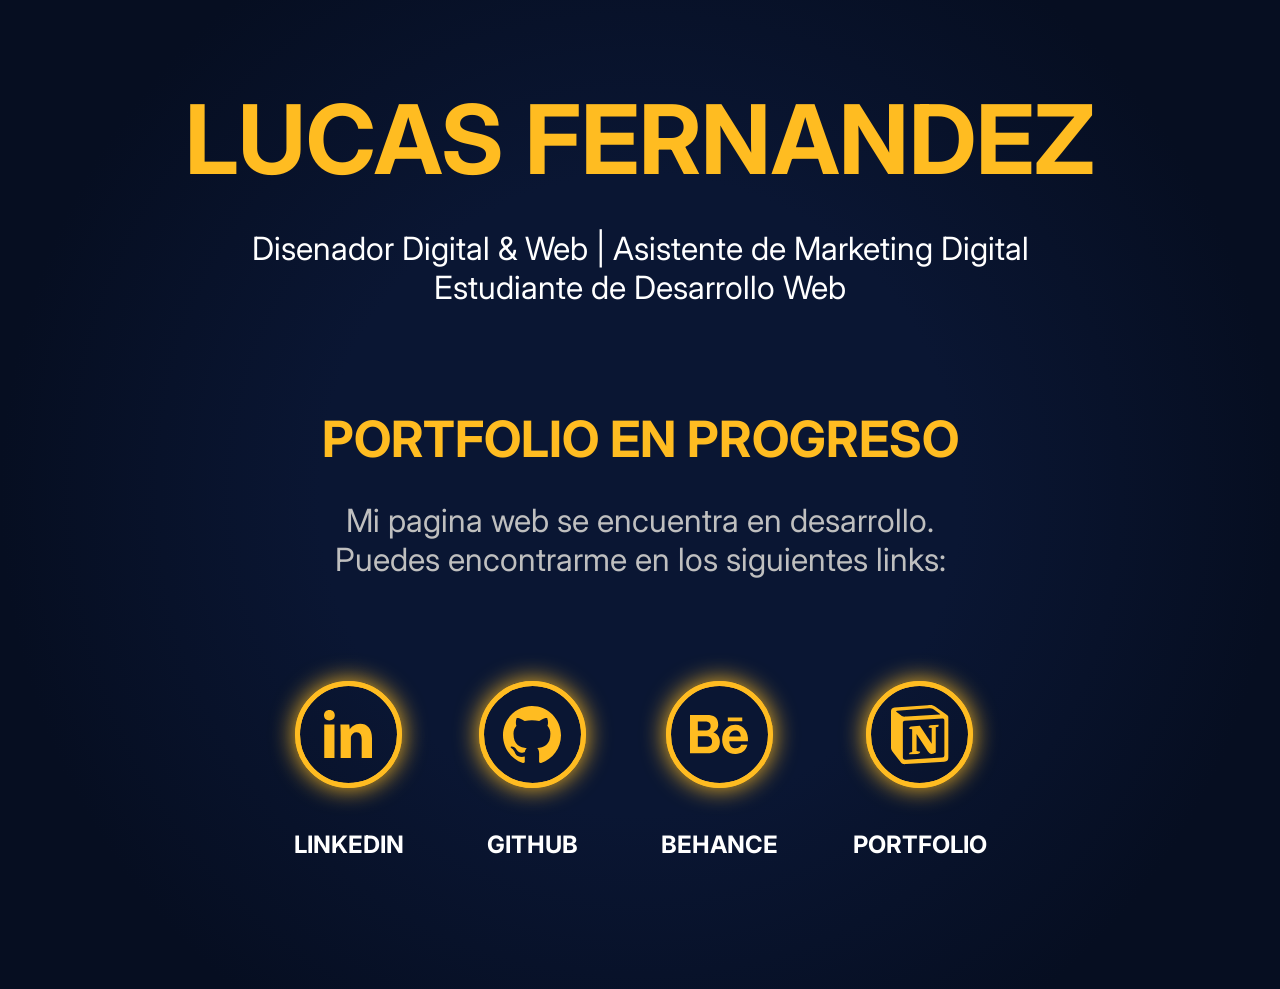
==== index.html @ 14263dce "Made the landing page desktop version" ====
<!DOCTYPE html>
<html lang="en">
<html>
</head>
<meta charset="UTC-8">
<meta name="viewport" content="width=device-width, initial-scale=1.0">
<title>Lucas Fernandez | WIP</title>
<link rel="stylesheet" href="styles.css">
<link rel="preconnect" href="https://fonts.googleapis.com">
<link rel="preconnect" href="https://fonts.gstatic.com" crossorigin>
<link href="https://fonts.googleapis.com/css2?family=Inter:ital,opsz,wght@0,14..32,100..900;1,14..32,100..900&family=Poppins:ital,wght@0,100;0,200;0,300;0,400;0,500;0,600;0,700;0,800;0,900;1,100;1,200;1,300;1,400;1,500;1,600;1,700;1,800;1,900&display=swap" rel="stylesheet">
</head>

<body>
    <main>
        <header class="header">
            <h1>LUCAS FERNANDEZ</h1>
                    <p>Disenador Digital & Web | Asistente de Marketing Digital<br>
                        Estudiante de Desarrollo Web</p>
        </header>
        <section class="portfolio">
            <h2>PORTFOLIO EN PROGRESO</h2>
            <p class="description">Mi pagina web se encuentra en desarrollo. <br>
                Puedes encontrarme en los siguientes links:</p>
        </section>
        <nav class="links">
            <a href="https://www.linkedin.com/in/lucas-martin-fernandez-377719225" class="link">
                <div class="circle"><div class="blur"></div>
                <img src="assets/linkedin.svg" class="icon"></div>
                <span>LINKEDIN</span>
            </a>
            <a href="https://github.com/Tichar67" class="link">
                <div class="circle"><div class="blur"></div>
                <img src="assets/github.svg" class="icon"></div>
                <span>GITHUB</span>
            </a>
            <a href="https://www.behance.net/lucasmfernand1" class="link">
                <div class="circle"><div class="blur"></div>
                <img src="assets/behance.svg" class="icon"></div>
                <span>BEHANCE</span>
            </a>
            <a href="https://atom-failing-bf2.notion.site/Portfolio-Lucas-223962c5254280f0be66f2a4e48afa82" class="link">
                <div class="circle"><div class="blur"></div>
                <img src="assets/portfolio.svg" class="icon"></div>
                <span>PORTFOLIO</span>
            </a>
        </nav>
    </main>
</body>

</html>
---- styles.css ----
body{
    background-image: radial-gradient(50vw circle, #0a1633 50%, #060e21 100%);
    font-family: Inter;
}

main{
    width: 90%;
    max-width: 936px;
    margin: 0 auto;
    margin-top: clamp(40px, 9vh, 93px);
    min-height: 100vh;
}

h1, h2{
    color: #FFBC21;
    margin-bottom: 32px;
}
h1{
    font-size: 96px;
}
h2{
    font-size: 50px;
}

p, a{
    color:#ffffff;
}

p{
    font-size: 32px;
}

a{
    text-decoration: none;
    font-size: 24px;
}

.description{
    color: #bfbfbf;
}

.header, .portfolio{
    text-align: center;
    margin-bottom: 102px;
}

.links{
    display: flex;
    justify-content: center;
    gap: 75px;
    font-weight: bold;
    align-items: center;
}
.link{
    display: flex;
    flex-direction: column;
    align-items: center;
}
.circle{
    display: flex;
    align-items: center;
    justify-content: center;
}
.blur{
    position: absolute;
    width: 97px;
    min-height: 97px;
    margin-bottom: 42px;
    background-color: transparent;
    height: auto;
    border: 5px solid #FFBC21;
    border-radius: 50%;
    z-index: 1;
    box-shadow: 0 0 25px 0px #FFBC21;
}
.icon{
    width: 97px;
    height: auto;
    margin-bottom: 42px;
    border: 5px solid #FFBC21;
    border-radius: 50%;
    z-index: 2;
}
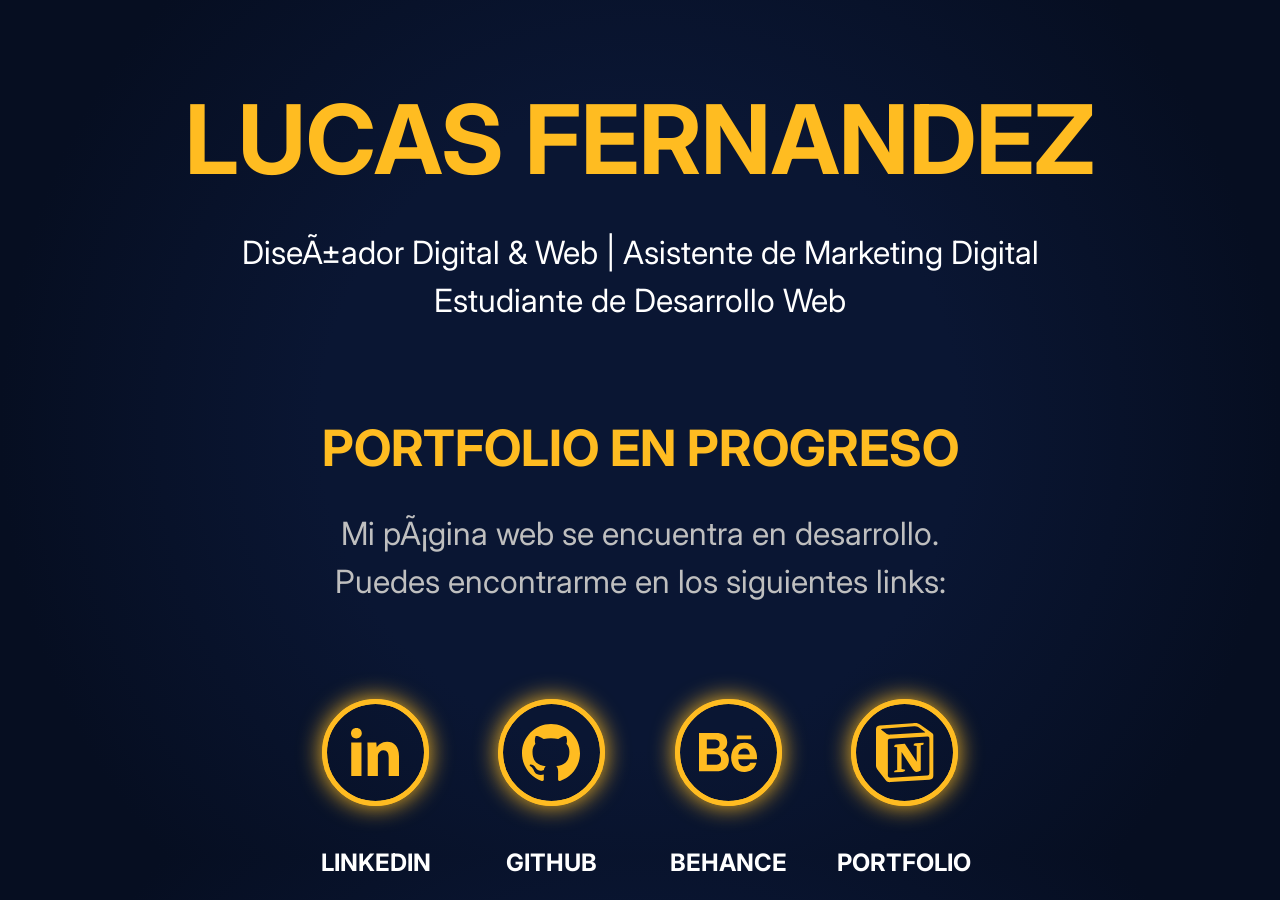
==== commit 27827f4c: "Made the page responsive" ====
--- a/index.html
+++ b/index.html
@@ -8,40 +8,51 @@
 <link rel="stylesheet" href="styles.css">
 <link rel="preconnect" href="https://fonts.googleapis.com">
 <link rel="preconnect" href="https://fonts.gstatic.com" crossorigin>
-<link href="https://fonts.googleapis.com/css2?family=Inter:ital,opsz,wght@0,14..32,100..900;1,14..32,100..900&family=Poppins:ital,wght@0,100;0,200;0,300;0,400;0,500;0,600;0,700;0,800;0,900;1,100;1,200;1,300;1,400;1,500;1,600;1,700;1,800;1,900&display=swap" rel="stylesheet">
+<link
+    href="https://fonts.googleapis.com/css2?family=Inter:ital,opsz,wght@0,14..32,100..900;1,14..32,100..900&family=Poppins:ital,wght@0,100;0,200;0,300;0,400;0,500;0,600;0,700;0,800;0,900;1,100;1,200;1,300;1,400;1,500;1,600;1,700;1,800;1,900&display=swap"
+    rel="stylesheet">
 </head>
 
 <body>
     <main>
         <header class="header">
             <h1>LUCAS FERNANDEZ</h1>
-                    <p>Disenador Digital & Web | Asistente de Marketing Digital<br>
-                        Estudiante de Desarrollo Web</p>
+            <p>Diseñador Digital & Web | Asistente de Marketing Digital<br>
+                Estudiante de Desarrollo Web</p>
         </header>
         <section class="portfolio">
             <h2>PORTFOLIO EN PROGRESO</h2>
-            <p class="description">Mi pagina web se encuentra en desarrollo. <br>
+            <p class="description">Mi página web se encuentra en desarrollo. <br>
                 Puedes encontrarme en los siguientes links:</p>
         </section>
         <nav class="links">
             <a href="https://www.linkedin.com/in/lucas-martin-fernandez-377719225" class="link">
-                <div class="circle"><div class="blur"></div>
-                <img src="assets/linkedin.svg" class="icon"></div>
+                <div class="circle">
+                    <div class="blur"></div>
+                    <img src="assets/linkedin.svg" class="icon">
+                </div>
                 <span>LINKEDIN</span>
             </a>
             <a href="https://github.com/Tichar67" class="link">
-                <div class="circle"><div class="blur"></div>
-                <img src="assets/github.svg" class="icon"></div>
+                <div class="circle">
+                    <div class="blur"></div>
+                    <img src="assets/github.svg" class="icon">
+                </div>
                 <span>GITHUB</span>
             </a>
             <a href="https://www.behance.net/lucasmfernand1" class="link">
-                <div class="circle"><div class="blur"></div>
-                <img src="assets/behance.svg" class="icon"></div>
+                <div class="circle">
+                    <div class="blur"></div>
+                    <img src="assets/behance.svg" class="icon">
+                </div>
                 <span>BEHANCE</span>
             </a>
-            <a href="https://atom-failing-bf2.notion.site/Portfolio-Lucas-223962c5254280f0be66f2a4e48afa82" class="link">
-                <div class="circle"><div class="blur"></div>
-                <img src="assets/portfolio.svg" class="icon"></div>
+            <a href="https://atom-failing-bf2.notion.site/Portfolio-Lucas-223962c5254280f0be66f2a4e48afa82"
+                class="link">
+                <div class="circle">
+                    <div class="blur"></div>
+                    <img src="assets/portfolio.svg" class="icon">
+                </div>
                 <span>PORTFOLIO</span>
             </a>
         </nav>
--- a/styles.css
+++ b/styles.css
@@ -8,7 +8,6 @@
     max-width: 936px;
     margin: 0 auto;
     margin-top: clamp(40px, 9vh, 93px);
-    min-height: 100vh;
 }
 
 h1, h2{
@@ -16,10 +15,10 @@
     margin-bottom: 32px;
 }
 h1{
-    font-size: 96px;
+    font-size: clamp(48px, 8vw, 96px);
 }
 h2{
-    font-size: 50px;
+    font-size: clamp(24px, 5vw ,50px);
 }
 
 p, a{
@@ -27,34 +26,38 @@
 }
 
 p{
-    font-size: 32px;
+    font-size: clamp(16px, 3vw, 32px);
+    line-height: 1.5;
 }
 
 a{
     text-decoration: none;
-    font-size: 24px;
+    font-size: clamp(16px, 2vw + 8px, 24px);
 }
 
 .description{
     color: #bfbfbf;
+    font-size: clamp(15px, 2.5vw, 32px);
 }
 
 .header, .portfolio{
     text-align: center;
-    margin-bottom: 102px;
+    margin-bottom: clamp(35px, 6.5vw + 10px, 102px);
 }
 
 .links{
     display: flex;
     justify-content: center;
-    gap: 75px;
+    gap: clamp(40px, 3.3vw + 27px, 75px);
     font-weight: bold;
     align-items: center;
+    flex-wrap: wrap;
 }
 .link{
     display: flex;
     flex-direction: column;
     align-items: center;
+    position: relative;
 }
 .circle{
     display: flex;
@@ -63,21 +66,35 @@
 }
 .blur{
     position: absolute;
-    width: 97px;
-    min-height: 97px;
+    width: clamp(50px, 6.5vw + 25px, 97px);
+    min-height: clamp(50px, 6.5vw + 25px, 97px);
     margin-bottom: 42px;
     background-color: transparent;
     height: auto;
     border: 5px solid #FFBC21;
     border-radius: 50%;
     z-index: 1;
-    box-shadow: 0 0 25px 0px #FFBC21;
+    box-shadow: 0 0 clamp(12.5px, 1.25vw + 7.5px, 25px) 0px #FFBC21;
 }
 .icon{
-    width: 97px;
+    width: clamp(50px, 6.5vw + 25px, 97px);
     height: auto;
     margin-bottom: 42px;
     border: 5px solid #FFBC21;
     border-radius: 50%;
     z-index: 2;
 }
+span{
+    width: max-content;
+    position: absolute;
+    top: 100%;
+}
+.rol{
+    display: inline;
+}
+
+@media (max-width: 434px){
+    .link{
+        width: 100px;
+    }
+}
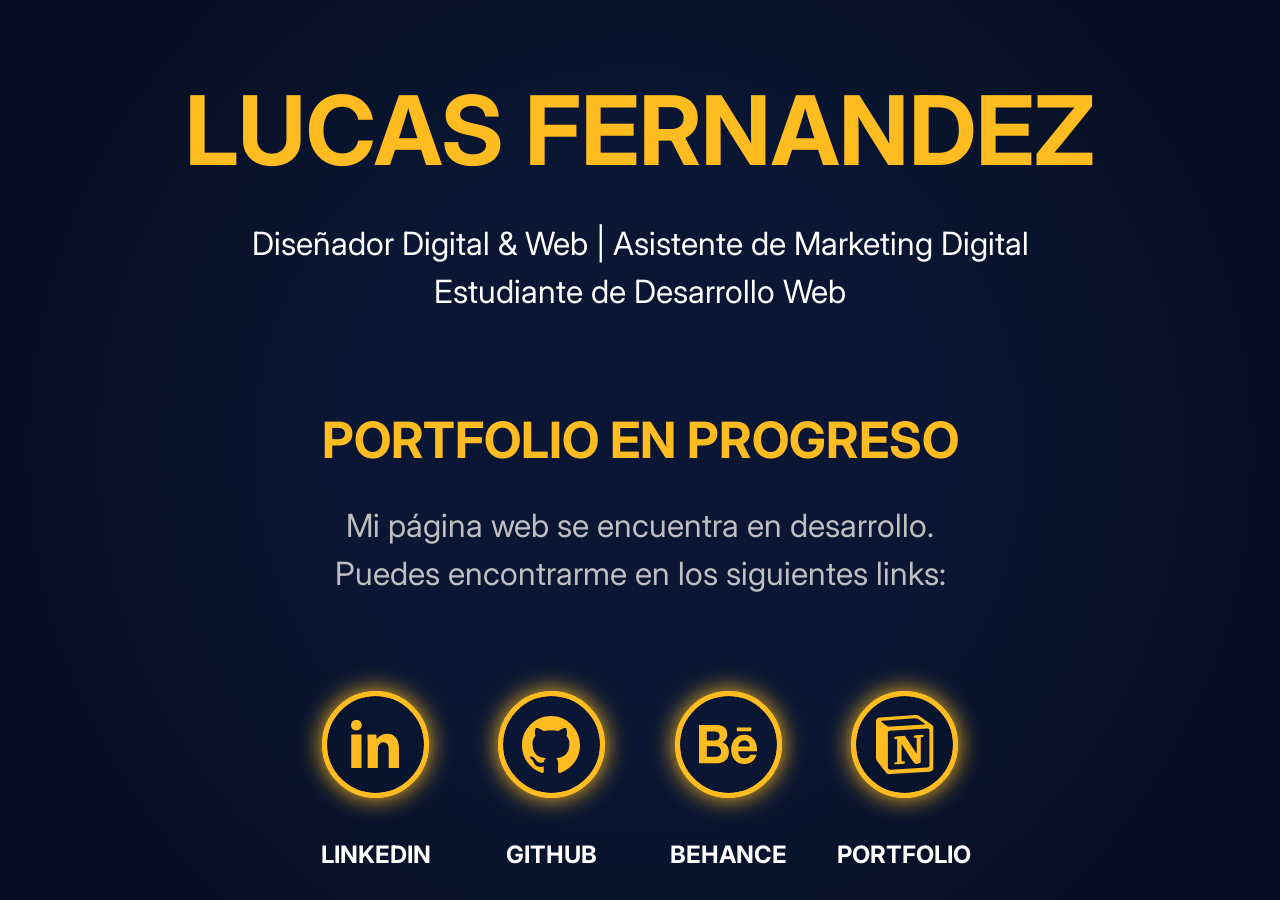
==== commit b6b3af79: "Fixed charset typo, background and layout" ====
--- a/index.html
+++ b/index.html
@@ -1,8 +1,8 @@
 <!DOCTYPE html>
-<html lang="en">
+<html lang="es">
 <html>
 </head>
-<meta charset="UTC-8">
+<meta charset="UTF-8">
 <meta name="viewport" content="width=device-width, initial-scale=1.0">
 <title>Lucas Fernandez | WIP</title>
 <link rel="stylesheet" href="styles.css">
@@ -17,8 +17,8 @@
     <main>
         <header class="header">
             <h1>LUCAS FERNANDEZ</h1>
-            <p>Diseñador Digital & Web | Asistente de Marketing Digital<br>
-                Estudiante de Desarrollo Web</p>
+            <p>Diseñador Digital & Web | Asistente de Marketing Digital
+            <br>Estudiante de Desarrollo Web</p>
         </header>
         <section class="portfolio">
             <h2>PORTFOLIO EN PROGRESO</h2>
--- a/styles.css
+++ b/styles.css
@@ -1,13 +1,14 @@
 body{
     background-image: radial-gradient(50vw circle, #0a1633 50%, #060e21 100%);
     font-family: Inter;
+    background-attachment: fixed;
 }
 
 main{
     width: 90%;
     max-width: 936px;
-    margin: 0 auto;
-    margin-top: clamp(40px, 9vh, 93px);
+    margin: auto;
+    align-content: center;
 }
 
 h1, h2{
@@ -25,8 +26,8 @@
     color:#ffffff;
 }
 
-p{
-    font-size: clamp(16px, 3vw, 32px);
+p, .description{
+    font-size: clamp(15px, 2.5vw, 32px);
     line-height: 1.5;
 }
 
@@ -37,7 +38,6 @@
 
 .description{
     color: #bfbfbf;
-    font-size: clamp(15px, 2.5vw, 32px);
 }
 
 .header, .portfolio{
@@ -89,9 +89,7 @@
     position: absolute;
     top: 100%;
 }
-.rol{
-    display: inline;
-}
+
 
 @media (max-width: 434px){
     .link{
